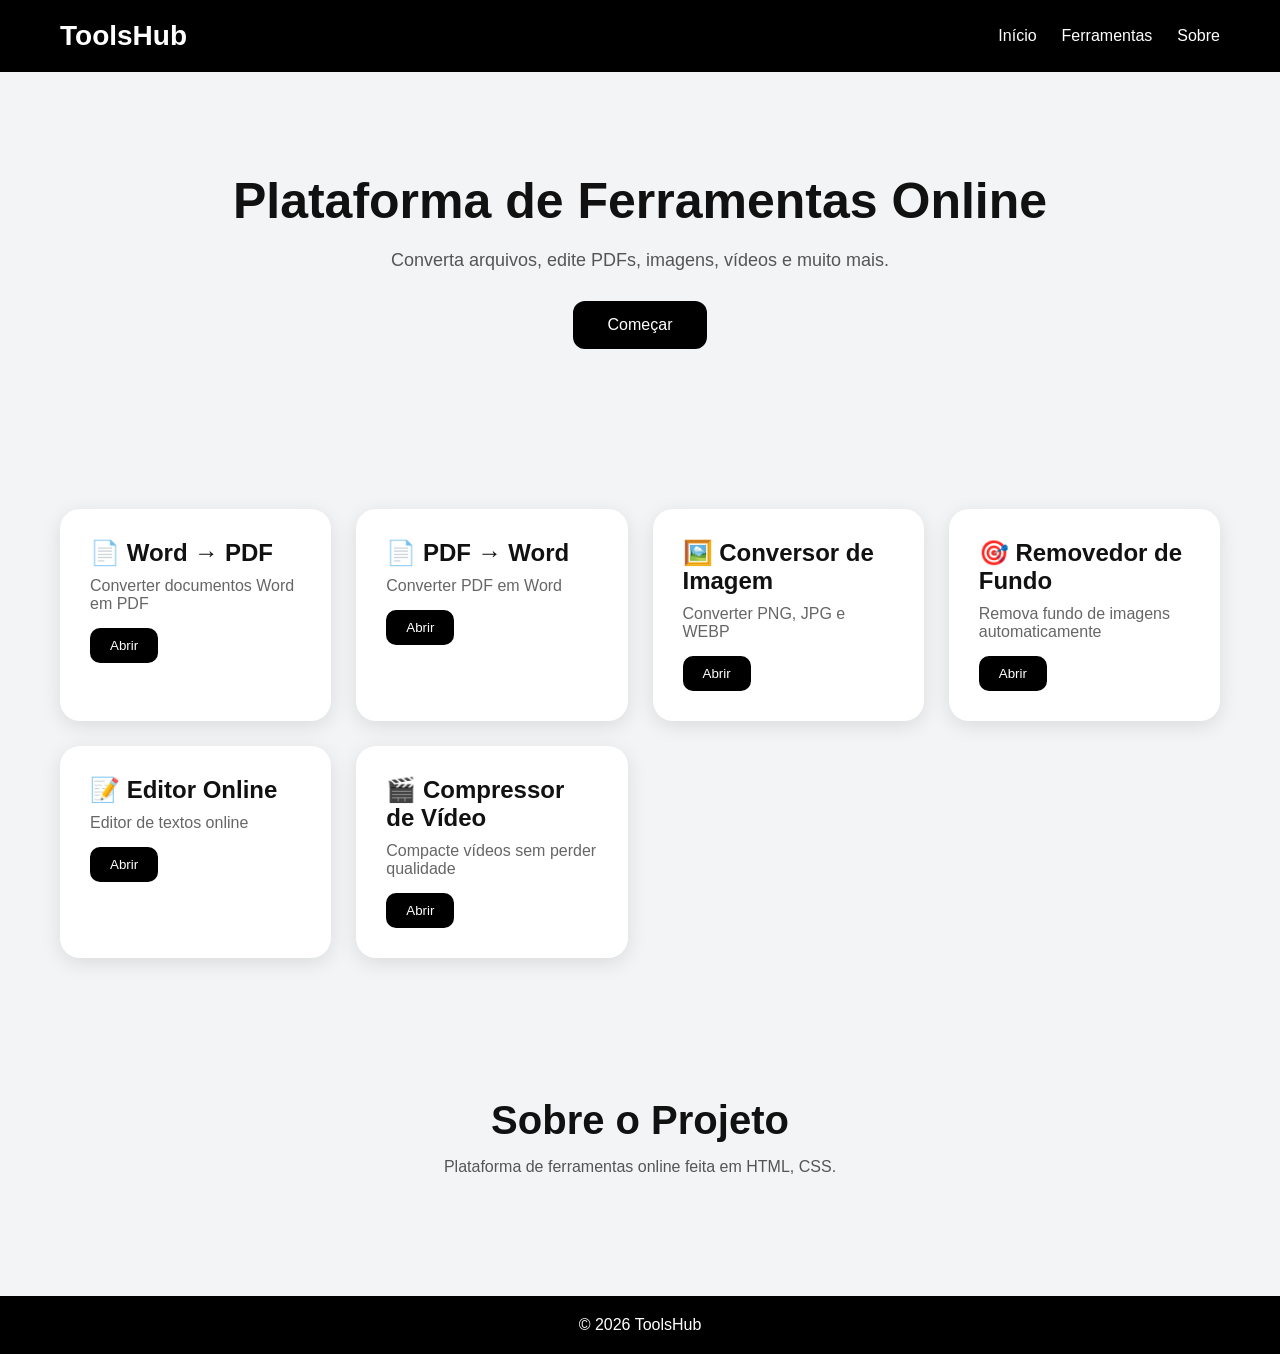
==== index.html @ 356ba45f "Add files via upload" ====
<!DOCTYPE html>
<html lang="pt-BR">

<head>
  <meta charset="UTF-8" />
  <meta name="viewport" content="width=device-width, initial-scale=1.0" />

  <title>ToolsHub</title>

  <link rel="stylesheet" href="style.css" />

  <link
    rel="stylesheet"
    href="https://cdnjs.cloudflare.com/ajax/libs/font-awesome/6.5.1/css/all.min.css"
  />
</head>

<body>

<header>
  <div class="logo">ToolsHub</div>

  <nav>
    <a href="#">Início</a>
    <a href="#ferramentas">Ferramentas</a>
    <a href="#sobre">Sobre</a>
  </nav>
</header>

<section class="hero">
  <h1>Plataforma de Ferramentas Online</h1>

  <p>
    Converta arquivos, edite PDFs, imagens, vídeos e muito mais.
  </p>

  <button onclick="scrollToTools()">
    Começar
  </button>
</section>

<section class="tools" id="ferramentas">

  <div class="card">
    <h2>📄 Word → PDF</h2>
    <p>Converter documentos Word em PDF</p>
    <button onclick="window.location.href='word-pdf.html'">
      Abrir
    </button>
  </div>

  <div class="card">
    <h2>📄 PDF → Word</h2>
    <p>Converter PDF em Word</p>
    <button onclick="window.location.href='pdf-word.html'">
      Abrir
    </button>
  </div>

  <div class="card">
    <h2>🖼️ Conversor de Imagem</h2>
    <p>Converter PNG, JPG e WEBP</p>
    <button onclick="window.location.href='imagem.html'">
      Abrir
    </button>
  </div>

  <div class="card">
    <h2>🎯 Removedor de Fundo</h2>
    <p>Remova fundo de imagens automaticamente</p>
    <button onclick="window.location.href='removedor.html'">
      Abrir
    </button>
  </div>

  <div class="card">
    <h2>📝 Editor Online</h2>
    <p>Editor de textos online</p>
    <button onclick="window.location.href='editor.html'">
      Abrir
    </button>
  </div>

  <div class="card">
    <h2>🎬 Compressor de Vídeo</h2>
    <p>Compacte vídeos sem perder qualidade</p>
    <button onclick="window.location.href='video.html'">
      Abrir
    </button>
  </div>

</section>

<section class="about" id="sobre">
  <h2>Sobre o Projeto</h2>

  <p>
    Plataforma de ferramentas online feita em HTML, CSS.
  </p>
</section>

<footer>
  <p>© 2026 ToolsHub</p>
</footer>

<script>
function scrollToTools() {
  document.getElementById('ferramentas')
    .scrollIntoView({ behavior: 'smooth' });
}
</script>

</body>
</html>
---- style.css ----
* {
  margin: 0;
  padding: 0;
  box-sizing: border-box;
  font-family: Arial, sans-serif;
}

body {
  background: #f3f4f6;
  color: #111;
}

header {
  background: black;
  color: white;
  display: flex;
  justify-content: space-between;
  align-items: center;
  padding: 20px 60px;
}

.logo {
  font-size: 28px;
  font-weight: bold;
}

nav {
  display: flex;
  gap: 25px;
}

nav a {
  color: white;
  text-decoration: none;
  transition: 0.3s;
}

nav a:hover {
  color: #ccc;
}

.hero {
  text-align: center;
  padding: 100px 20px;
}

.hero h1 {
  font-size: 50px;
  margin-bottom: 20px;
}

.hero p {
  max-width: 700px;
  margin: auto;
  font-size: 18px;
  color: #555;
}

.hero button {
  margin-top: 30px;
  padding: 15px 35px;
  border: none;
  background: black;
  color: white;
  border-radius: 12px;
  cursor: pointer;
  font-size: 16px;
  transition: 0.3s;
}

.hero button:hover {
  transform: scale(1.05);
}

.tools {
  display: grid;
  grid-template-columns: repeat(auto-fit, minmax(240px, 1fr));
  gap: 25px;
  padding: 60px;
}

.card {
  background: white;
  padding: 30px;
  border-radius: 20px;
  box-shadow: 0 5px 20px rgba(0,0,0,0.1);
  transition: 0.3s;
}

.card:hover {
  transform: translateY(-5px);
}

.card h2 {
  margin-bottom: 10px;
}

.card p {
  color: #666;
  margin-bottom: 15px;
}

.card button {
  padding: 10px 20px;
  border: none;
  background: black;
  color: white;
  border-radius: 10px;
  cursor: pointer;
}

.about {
  text-align: center;
  padding: 80px 20px;
}

.about h2 {
  font-size: 40px;
  margin-bottom: 15px;
}

.about p {
  color: #555;
}

footer {
  background: black;
  color: white;
  text-align: center;
  padding: 20px;
  margin-top: 40px;
}
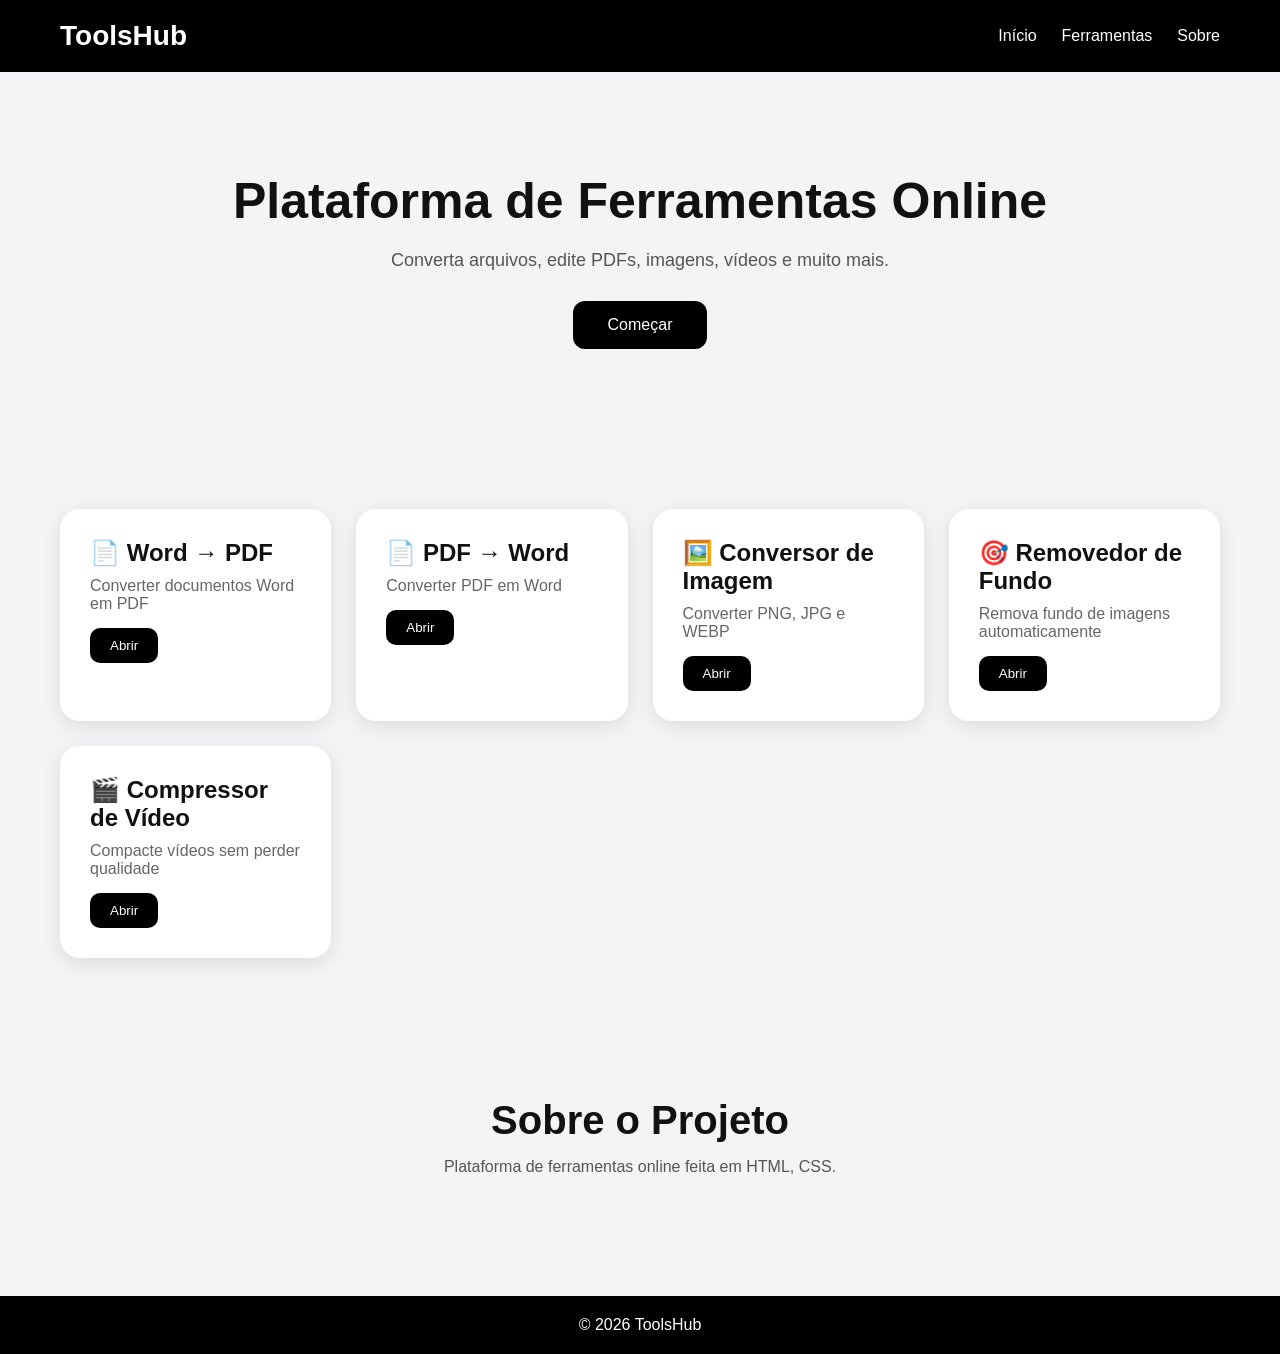
==== commit 1268c609: "Fix HTML formatting and structure html-pdf off javascript off editor-pdf off versão:1.2" ====
--- a/index.html
+++ b/index.html
@@ -74,14 +74,6 @@
   </div>
 
   <div class="card">
-    <h2>📝 Editor Online</h2>
-    <p>Editor de textos online</p>
-    <button onclick="window.location.href='editor.html'">
-      Abrir
-    </button>
-  </div>
-
-  <div class="card">
     <h2>🎬 Compressor de Vídeo</h2>
     <p>Compacte vídeos sem perder qualidade</p>
     <button onclick="window.location.href='video.html'">
@@ -111,4 +103,4 @@
 </script>
 
 </body>
-</html>+</html>
